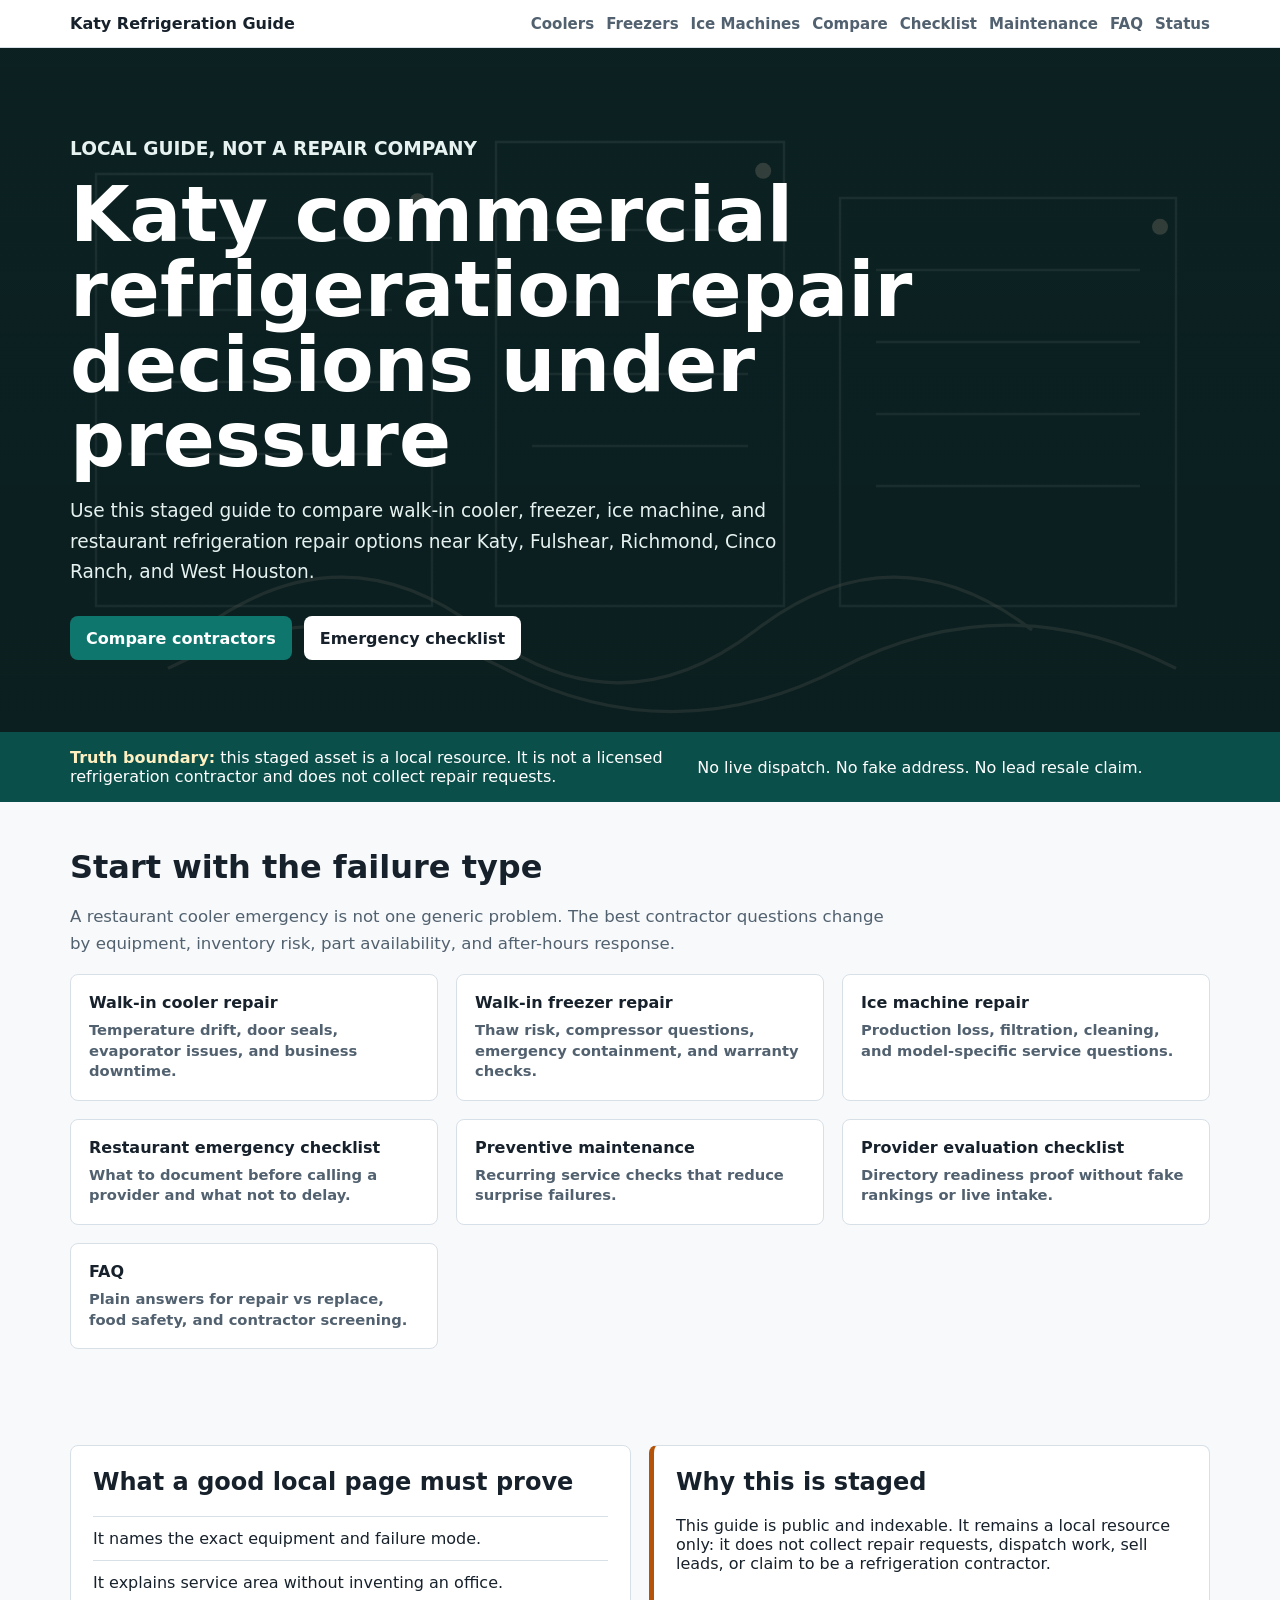
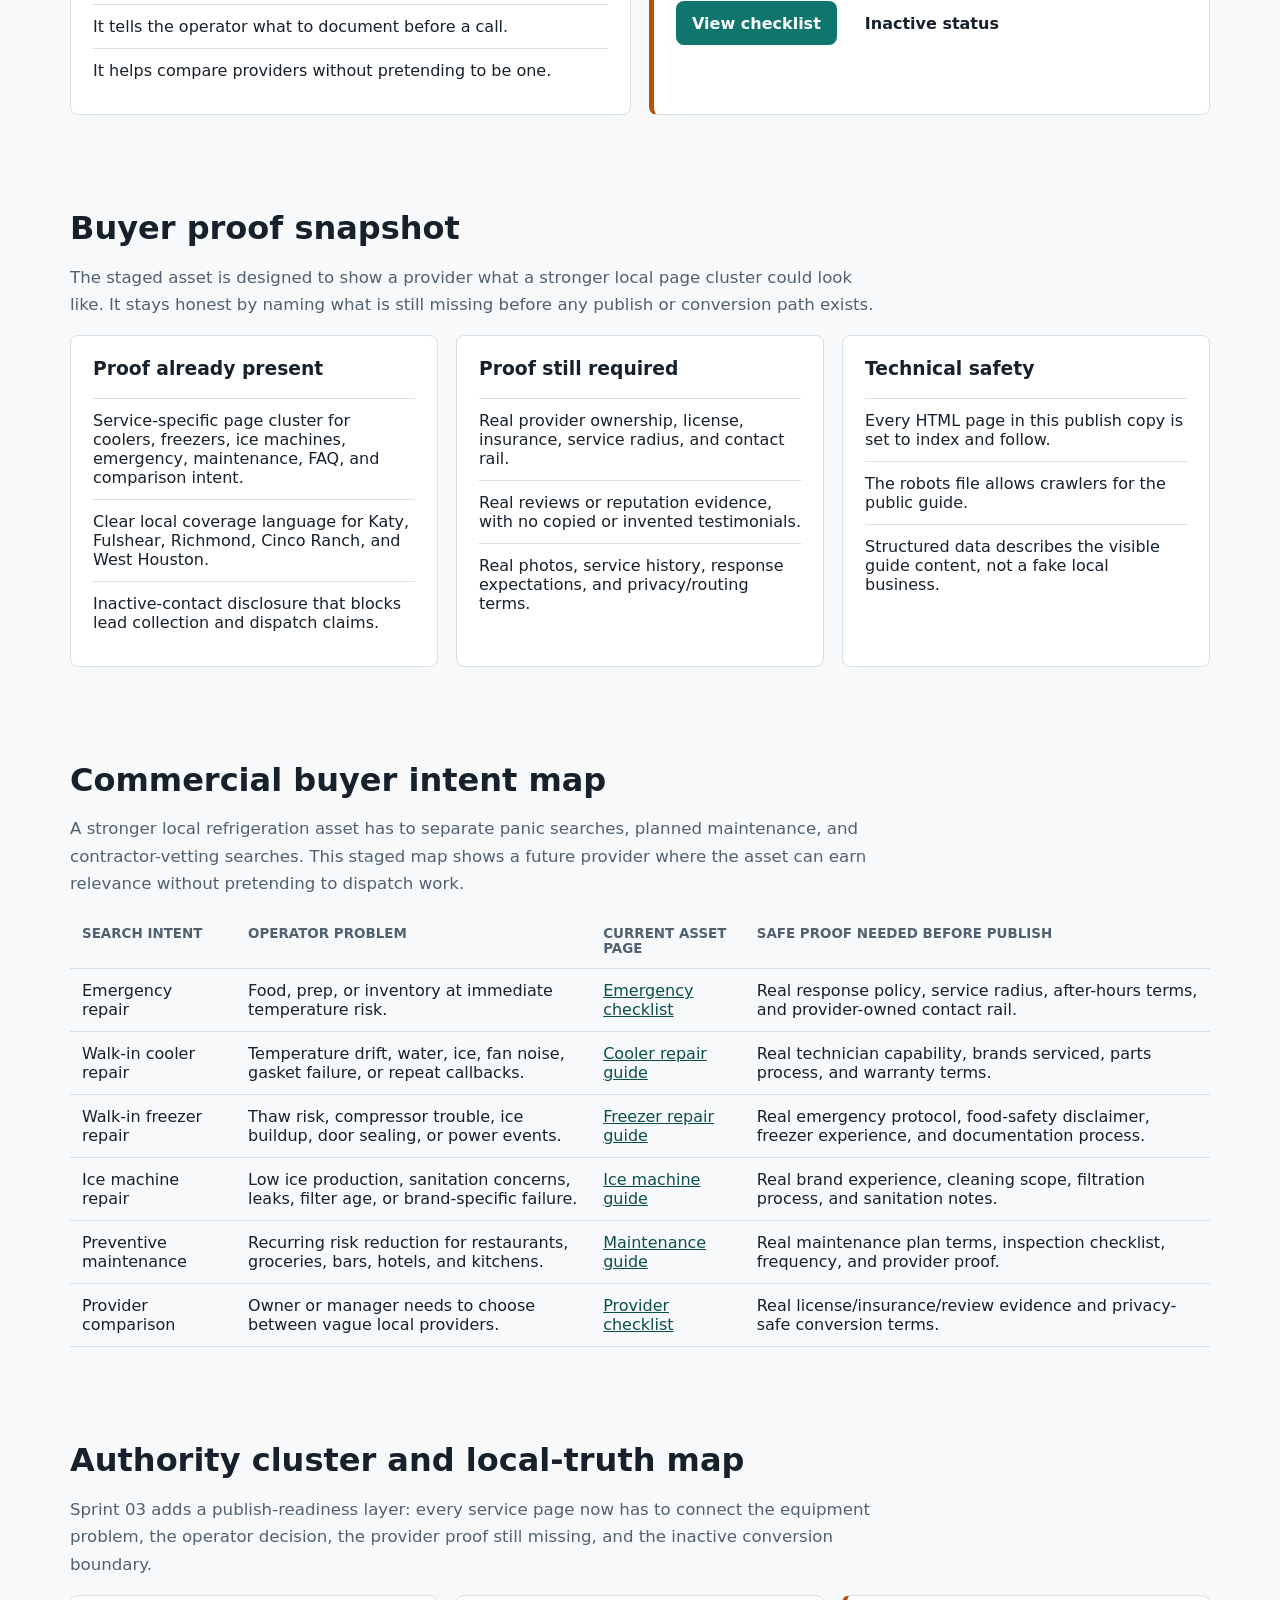
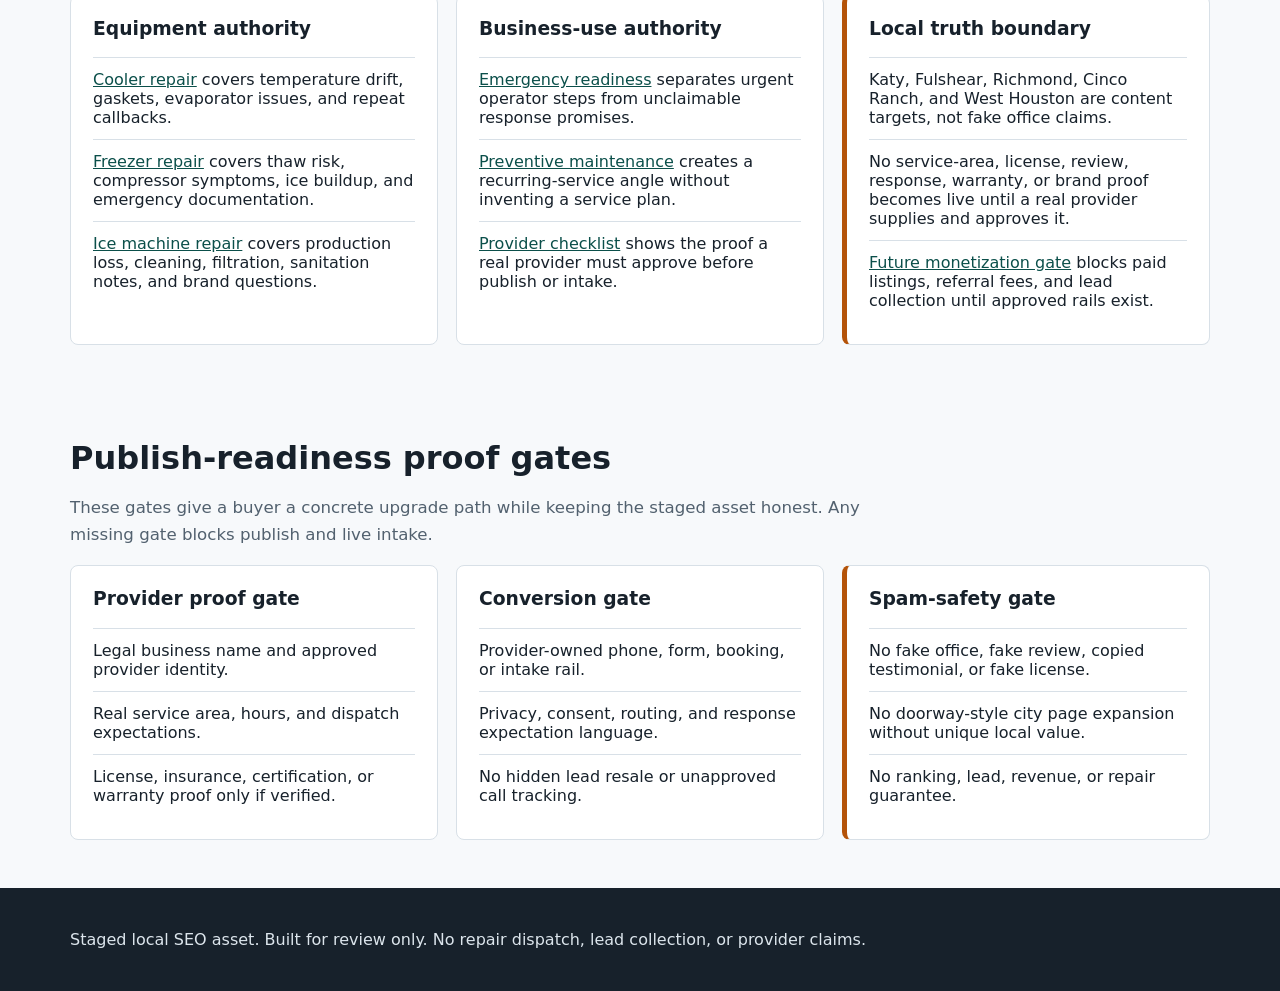
==== index.html @ c816dcb2 "Publish Katy refrigeration directory" ====
<!doctype html>
<html lang="en">
<head>
  <meta charset="utf-8">
  <meta name="viewport" content="width=device-width, initial-scale=1">
  <meta name="robots" content="index, follow">
  <title>Katy Commercial Refrigeration Repair Guide | Cooler, Freezer, Ice Machine Contractor Comparison</title>
  <meta name="description" content="A staged Katy and Fulshear decision guide for comparing walk-in cooler, freezer, ice machine, emergency repair, and preventive maintenance providers without live lead collection.">
  <link rel="stylesheet" href="assets/styles.css">
  <script type="application/ld+json">
  {
    "@context": "https://schema.org",
    "@graph": [
      {
        "@type": "WebSite",
        "name": "Katy Commercial Refrigeration Repair Guide",
        "description": "A staged local guide for comparing commercial refrigeration repair options near Katy and Fulshear, Texas.",
        "url": "https://xkaleidoscope.github.io/koerner-katy-refrigeration-directory/"
      },
      {
        "@type": "WebPage",
        "name": "Katy Commercial Refrigeration Repair Guide",
        "description": "Staged decision-support content for walk-in cooler, freezer, ice machine, emergency, maintenance, contractor comparison, and inactive contact-status research.",
        "isPartOf": {
          "@type": "WebSite",
          "name": "Katy Commercial Refrigeration Repair Guide",
          "url": "https://xkaleidoscope.github.io/koerner-katy-refrigeration-directory/"
        },
        "about": [
          "commercial refrigeration repair",
          "walk-in cooler repair",
          "walk-in freezer repair",
          "ice machine repair",
          "restaurant refrigeration emergency",
          "contractor comparison"
        ],
        "isAccessibleForFree": true,
        "url": "https://xkaleidoscope.github.io/koerner-katy-refrigeration-directory/"
      },
      {
        "@type": "ItemList",
        "name": "Staged commercial refrigeration decision-support pages",
        "itemListElement": [
          {"@type": "ListItem", "position": 1, "name": "Walk-in cooler repair"},
          {"@type": "ListItem", "position": 2, "name": "Walk-in freezer repair"},
          {"@type": "ListItem", "position": 3, "name": "Ice machine repair"},
          {"@type": "ListItem", "position": 4, "name": "Restaurant emergency checklist"},
          {"@type": "ListItem", "position": 5, "name": "Preventive maintenance"},
          {"@type": "ListItem", "position": 6, "name": "Contractor comparison"},
          {"@type": "ListItem", "position": 7, "name": "FAQ"},
          {"@type": "ListItem", "position": 8, "name": "Inactive contact status"}
        ]
      }
    ]
  }
  </script>
  <link rel="canonical" href="https://xkaleidoscope.github.io/koerner-katy-refrigeration-directory/">
</head>
<body>
  <header class="site-header">
    <nav class="nav" aria-label="Main navigation">
      <a class="brand" href="index.html">Katy Refrigeration Guide</a>
      <div class="nav-links">
        <a href="pages/walk-in-cooler-repair.html">Coolers</a>
        <a href="pages/walk-in-freezer-repair.html">Freezers</a>
        <a href="pages/ice-machine-repair.html">Ice Machines</a>
        <a href="pages/compare-contractors.html">Compare</a>
        <a href="pages/provider-evaluation-checklist.html">Checklist</a>
        <a href="pages/preventive-maintenance.html">Maintenance</a>
        <a href="pages/faq.html">FAQ</a>
        <a href="pages/contact-placeholder.html">Status</a>
      </div>
    </nav>
  </header>

  <main>
    <section class="hero">
      <div class="hero-inner">
        <p class="eyebrow">Local guide, not a repair company</p>
        <h1>Katy commercial refrigeration repair decisions under pressure</h1>
        <p>Use this staged guide to compare walk-in cooler, freezer, ice machine, and restaurant refrigeration repair options near Katy, Fulshear, Richmond, Cinco Ranch, and West Houston.</p>
        <div class="hero-actions">
          <a class="button primary" href="pages/compare-contractors.html">Compare contractors</a>
          <a class="button secondary" href="pages/restaurant-refrigeration-emergency.html">Emergency checklist</a>
        </div>
      </div>
    </section>

    <section class="truth-strip">
      <div class="wrap">
        <div><strong>Truth boundary:</strong> this staged asset is a local resource. It is not a licensed refrigeration contractor and does not collect repair requests.</div>
        <div>No live dispatch. No fake address. No lead resale claim.</div>
      </div>
    </section>

    <section class="wrap">
      <h2 class="section-title">Start with the failure type</h2>
      <p class="section-lead">A restaurant cooler emergency is not one generic problem. The best contractor questions change by equipment, inventory risk, part availability, and after-hours response.</p>
      <div class="grid three service-list">
        <a href="pages/walk-in-cooler-repair.html">Walk-in cooler repair <span>Temperature drift, door seals, evaporator issues, and business downtime.</span></a>
        <a href="pages/walk-in-freezer-repair.html">Walk-in freezer repair <span>Thaw risk, compressor questions, emergency containment, and warranty checks.</span></a>
        <a href="pages/ice-machine-repair.html">Ice machine repair <span>Production loss, filtration, cleaning, and model-specific service questions.</span></a>
        <a href="pages/restaurant-refrigeration-emergency.html">Restaurant emergency checklist <span>What to document before calling a provider and what not to delay.</span></a>
        <a href="pages/preventive-maintenance.html">Preventive maintenance <span>Recurring service checks that reduce surprise failures.</span></a>
        <a href="pages/provider-evaluation-checklist.html">Provider evaluation checklist <span>Directory readiness proof without fake rankings or live intake.</span></a>
        <a href="pages/faq.html">FAQ <span>Plain answers for repair vs replace, food safety, and contractor screening.</span></a>
      </div>
    </section>

    <section class="wrap">
      <div class="grid two">
        <article class="card">
          <h2>What a good local page must prove</h2>
          <ul class="check-list">
            <li>It names the exact equipment and failure mode.</li>
            <li>It explains service area without inventing an office.</li>
            <li>It tells the operator what to document before a call.</li>
            <li>It helps compare providers without pretending to be one.</li>
          </ul>
        </article>
        <article class="card alert">
          <h2>Why this is staged</h2>
          <p>This guide is public and indexable. It remains a local resource only: it does not collect repair requests, dispatch work, sell leads, or claim to be a refrigeration contractor.</p>
          <div class="hero-actions">
            <a class="button primary" href="pages/provider-evaluation-checklist.html">View checklist</a>
            <a class="button secondary" href="pages/contact-placeholder.html">Inactive status</a>
          </div>
        </article>
      </div>
    </section>

    <section class="wrap">
      <h2 class="section-title">Buyer proof snapshot</h2>
      <p class="section-lead">The staged asset is designed to show a provider what a stronger local page cluster could look like. It stays honest by naming what is still missing before any publish or conversion path exists.</p>
      <div class="grid three">
        <article class="card">
          <h3>Proof already present</h3>
          <ul class="check-list">
            <li>Service-specific page cluster for coolers, freezers, ice machines, emergency, maintenance, FAQ, and comparison intent.</li>
            <li>Clear local coverage language for Katy, Fulshear, Richmond, Cinco Ranch, and West Houston.</li>
            <li>Inactive-contact disclosure that blocks lead collection and dispatch claims.</li>
          </ul>
        </article>
        <article class="card">
          <h3>Proof still required</h3>
          <ul class="check-list">
            <li>Real provider ownership, license, insurance, service radius, and contact rail.</li>
            <li>Real reviews or reputation evidence, with no copied or invented testimonials.</li>
            <li>Real photos, service history, response expectations, and privacy/routing terms.</li>
          </ul>
        </article>
        <article class="card">
          <h3>Technical safety</h3>
          <ul class="check-list">
            <li>Every HTML page in this publish copy is set to index and follow.</li>
            <li>The robots file allows crawlers for the public guide.</li>
            <li>Structured data describes the visible guide content, not a fake local business.</li>
          </ul>
        </article>
      </div>
    </section>

    <section class="wrap">
      <h2 class="section-title">Commercial buyer intent map</h2>
      <p class="section-lead">A stronger local refrigeration asset has to separate panic searches, planned maintenance, and contractor-vetting searches. This staged map shows a future provider where the asset can earn relevance without pretending to dispatch work.</p>
      <div class="table-wrap">
        <table class="table">
          <thead><tr><th>Search Intent</th><th>Operator Problem</th><th>Current Asset Page</th><th>Safe Proof Needed Before Publish</th></tr></thead>
          <tbody>
            <tr><td>Emergency repair</td><td>Food, prep, or inventory at immediate temperature risk.</td><td><a href="pages/restaurant-refrigeration-emergency.html">Emergency checklist</a></td><td>Real response policy, service radius, after-hours terms, and provider-owned contact rail.</td></tr>
            <tr><td>Walk-in cooler repair</td><td>Temperature drift, water, ice, fan noise, gasket failure, or repeat callbacks.</td><td><a href="pages/walk-in-cooler-repair.html">Cooler repair guide</a></td><td>Real technician capability, brands serviced, parts process, and warranty terms.</td></tr>
            <tr><td>Walk-in freezer repair</td><td>Thaw risk, compressor trouble, ice buildup, door sealing, or power events.</td><td><a href="pages/walk-in-freezer-repair.html">Freezer repair guide</a></td><td>Real emergency protocol, food-safety disclaimer, freezer experience, and documentation process.</td></tr>
            <tr><td>Ice machine repair</td><td>Low ice production, sanitation concerns, leaks, filter age, or brand-specific failure.</td><td><a href="pages/ice-machine-repair.html">Ice machine guide</a></td><td>Real brand experience, cleaning scope, filtration process, and sanitation notes.</td></tr>
            <tr><td>Preventive maintenance</td><td>Recurring risk reduction for restaurants, groceries, bars, hotels, and kitchens.</td><td><a href="pages/preventive-maintenance.html">Maintenance guide</a></td><td>Real maintenance plan terms, inspection checklist, frequency, and provider proof.</td></tr>
            <tr><td>Provider comparison</td><td>Owner or manager needs to choose between vague local providers.</td><td><a href="pages/provider-evaluation-checklist.html">Provider checklist</a></td><td>Real license/insurance/review evidence and privacy-safe conversion terms.</td></tr>
          </tbody>
        </table>
      </div>
    </section>

    <section class="wrap">
      <h2 class="section-title">Authority cluster and local-truth map</h2>
      <p class="section-lead">Sprint 03 adds a publish-readiness layer: every service page now has to connect the equipment problem, the operator decision, the provider proof still missing, and the inactive conversion boundary.</p>
      <div class="grid three">
        <article class="card">
          <h3>Equipment authority</h3>
          <ul class="check-list">
            <li><a href="pages/walk-in-cooler-repair.html">Cooler repair</a> covers temperature drift, gaskets, evaporator issues, and repeat callbacks.</li>
            <li><a href="pages/walk-in-freezer-repair.html">Freezer repair</a> covers thaw risk, compressor symptoms, ice buildup, and emergency documentation.</li>
            <li><a href="pages/ice-machine-repair.html">Ice machine repair</a> covers production loss, cleaning, filtration, sanitation notes, and brand questions.</li>
          </ul>
        </article>
        <article class="card">
          <h3>Business-use authority</h3>
          <ul class="check-list">
            <li><a href="pages/restaurant-refrigeration-emergency.html">Emergency readiness</a> separates urgent operator steps from unclaimable response promises.</li>
            <li><a href="pages/preventive-maintenance.html">Preventive maintenance</a> creates a recurring-service angle without inventing a service plan.</li>
            <li><a href="pages/provider-evaluation-checklist.html">Provider checklist</a> shows the proof a real provider must approve before publish or intake.</li>
          </ul>
        </article>
        <article class="card alert">
          <h3>Local truth boundary</h3>
          <ul class="check-list">
            <li>Katy, Fulshear, Richmond, Cinco Ranch, and West Houston are content targets, not fake office claims.</li>
            <li>No service-area, license, review, response, warranty, or brand proof becomes live until a real provider supplies and approves it.</li>
            <li><a href="pages/future-monetization-gate.html">Future monetization gate</a> blocks paid listings, referral fees, and lead collection until approved rails exist.</li>
          </ul>
        </article>
      </div>
    </section>

    <section class="wrap">
      <h2 class="section-title">Publish-readiness proof gates</h2>
      <p class="section-lead">These gates give a buyer a concrete upgrade path while keeping the staged asset honest. Any missing gate blocks publish and live intake.</p>
      <div class="grid three">
        <article class="card">
          <h3>Provider proof gate</h3>
          <ul class="check-list">
            <li>Legal business name and approved provider identity.</li>
            <li>Real service area, hours, and dispatch expectations.</li>
            <li>License, insurance, certification, or warranty proof only if verified.</li>
          </ul>
        </article>
        <article class="card">
          <h3>Conversion gate</h3>
          <ul class="check-list">
            <li>Provider-owned phone, form, booking, or intake rail.</li>
            <li>Privacy, consent, routing, and response expectation language.</li>
            <li>No hidden lead resale or unapproved call tracking.</li>
          </ul>
        </article>
        <article class="card alert">
          <h3>Spam-safety gate</h3>
          <ul class="check-list">
            <li>No fake office, fake review, copied testimonial, or fake license.</li>
            <li>No doorway-style city page expansion without unique local value.</li>
            <li>No ranking, lead, revenue, or repair guarantee.</li>
          </ul>
        </article>
      </div>
    </section>
  </main>

  <footer class="footer">
    <div class="wrap">
      <p>Staged local SEO asset. Built for review only. No repair dispatch, lead collection, or provider claims.</p>
    </div>
  </footer>
</body>
</html>
---- assets/styles.css ----
:root {
  --ink: #17212b;
  --muted: #52616f;
  --line: #d8e0e7;
  --paper: #f7f9fb;
  --white: #ffffff;
  --teal: #0f766e;
  --teal-dark: #0b4f4a;
  --amber: #b45309;
  --red: #b42318;
  --blue: #285d8f;
  --shadow: 0 18px 50px rgba(23, 33, 43, 0.13);
}

* {
  box-sizing: border-box;
}

html {
  color: var(--ink);
  font-family: Inter, ui-sans-serif, system-ui, -apple-system, BlinkMacSystemFont, "Segoe UI", sans-serif;
  letter-spacing: 0;
}

body {
  margin: 0;
  background: var(--paper);
}

a {
  color: var(--teal-dark);
}

.site-header {
  background: var(--white);
  border-bottom: 1px solid var(--line);
  position: sticky;
  top: 0;
  z-index: 4;
}

.nav {
  align-items: center;
  display: flex;
  gap: 20px;
  justify-content: space-between;
  margin: 0 auto;
  max-width: 1180px;
  padding: 14px 20px;
}

.brand {
  color: var(--ink);
  font-weight: 800;
  text-decoration: none;
}

.nav-links {
  align-items: center;
  display: flex;
  flex-wrap: wrap;
  gap: 12px;
  justify-content: flex-end;
}

.nav-links a {
  color: var(--muted);
  font-size: 0.94rem;
  font-weight: 650;
  text-decoration: none;
}

.nav-links a:hover {
  color: var(--teal-dark);
}

.hero {
  background: linear-gradient(rgba(10, 20, 24, 0.55), rgba(10, 20, 24, 0.62)), url("hero-cold-storage.svg") center/cover;
  color: var(--white);
  min-height: 460px;
}

.hero-inner {
  margin: 0 auto;
  max-width: 1180px;
  padding: 86px 20px 72px;
}

.eyebrow {
  color: #bde7df;
  font-size: 0.82rem;
  font-weight: 800;
  letter-spacing: 0;
  margin: 0 0 12px;
  text-transform: uppercase;
}

h1 {
  font-size: clamp(2.25rem, 6vw, 4.8rem);
  line-height: 0.98;
  margin: 0;
  max-width: 880px;
}

.hero p {
  color: #e6f2f0;
  font-size: 1.16rem;
  line-height: 1.65;
  max-width: 720px;
}

.hero-actions {
  display: flex;
  flex-wrap: wrap;
  gap: 12px;
  margin-top: 28px;
}

.button {
  align-items: center;
  border-radius: 8px;
  display: inline-flex;
  font-weight: 800;
  justify-content: center;
  min-height: 44px;
  padding: 12px 16px;
  text-decoration: none;
}

.button.primary {
  background: var(--teal);
  color: var(--white);
}

.button.secondary {
  background: var(--white);
  color: var(--ink);
}

.truth-strip {
  background: var(--teal-dark);
  color: var(--white);
}

.truth-strip .wrap {
  align-items: center;
  display: grid;
  gap: 12px;
  grid-template-columns: 1.2fr 1fr;
  margin: 0 auto;
  max-width: 1180px;
  padding: 16px 20px;
}

.truth-strip strong {
  color: #fff0c2;
}

.wrap {
  margin: 0 auto;
  max-width: 1180px;
  padding: 48px 20px;
}

.grid {
  display: grid;
  gap: 18px;
}

.grid.three {
  grid-template-columns: repeat(3, minmax(0, 1fr));
}

.grid.two {
  grid-template-columns: repeat(2, minmax(0, 1fr));
}

.card {
  background: var(--white);
  border: 1px solid var(--line);
  border-radius: 8px;
  padding: 22px;
}

.card h2,
.card h3 {
  margin-top: 0;
}

.section-title {
  font-size: 2rem;
  line-height: 1.12;
  margin: 0 0 14px;
}

.section-lead {
  color: var(--muted);
  font-size: 1.04rem;
  line-height: 1.65;
  max-width: 820px;
}

.check-list {
  list-style: none;
  margin: 18px 0 0;
  padding: 0;
}

.check-list li {
  border-top: 1px solid var(--line);
  padding: 12px 0;
}

.alert {
  border-left: 5px solid var(--amber);
}

.danger {
  border-left: 5px solid var(--red);
}

.service-list a {
  background: var(--white);
  border: 1px solid var(--line);
  border-radius: 8px;
  color: var(--ink);
  display: block;
  font-weight: 800;
  min-height: 86px;
  padding: 18px;
  text-decoration: none;
}

.service-list span {
  color: var(--muted);
  display: block;
  font-size: 0.92rem;
  font-weight: 550;
  line-height: 1.4;
  margin-top: 8px;
}

.page-hero {
  background: var(--white);
  border-bottom: 1px solid var(--line);
}

.page-hero .wrap {
  padding-bottom: 42px;
  padding-top: 52px;
}

.page-hero h1 {
  color: var(--ink);
  font-size: clamp(2rem, 5vw, 3.7rem);
}

.page-hero p {
  color: var(--muted);
  font-size: 1.1rem;
  line-height: 1.65;
  max-width: 820px;
}

.meta-row {
  display: flex;
  flex-wrap: wrap;
  gap: 10px;
  margin-top: 22px;
}

.pill {
  background: #e7f3f1;
  border: 1px solid #b9d9d4;
  border-radius: 999px;
  color: var(--teal-dark);
  font-size: 0.86rem;
  font-weight: 800;
  padding: 8px 12px;
}

.table {
  border-collapse: collapse;
  min-width: 680px;
  width: 100%;
}

.table-wrap {
  overflow-x: auto;
  width: 100%;
}

.table th,
.table td {
  border-bottom: 1px solid var(--line);
  padding: 12px;
  text-align: left;
  vertical-align: top;
}

.table th {
  color: var(--muted);
  font-size: 0.84rem;
  text-transform: uppercase;
}

.footer {
  background: var(--ink);
  color: #dce5ec;
}

.footer .wrap {
  padding-bottom: 26px;
  padding-top: 26px;
}

.footer a {
  color: #bde7df;
}

@media (max-width: 820px) {
  .nav {
    align-items: flex-start;
    flex-direction: column;
  }

  .nav-links {
    justify-content: flex-start;
  }

  .truth-strip .wrap,
  .grid.three,
  .grid.two {
    grid-template-columns: 1fr;
  }

  .hero {
    min-height: 520px;
  }

  .hero-inner {
    padding-top: 68px;
  }
}
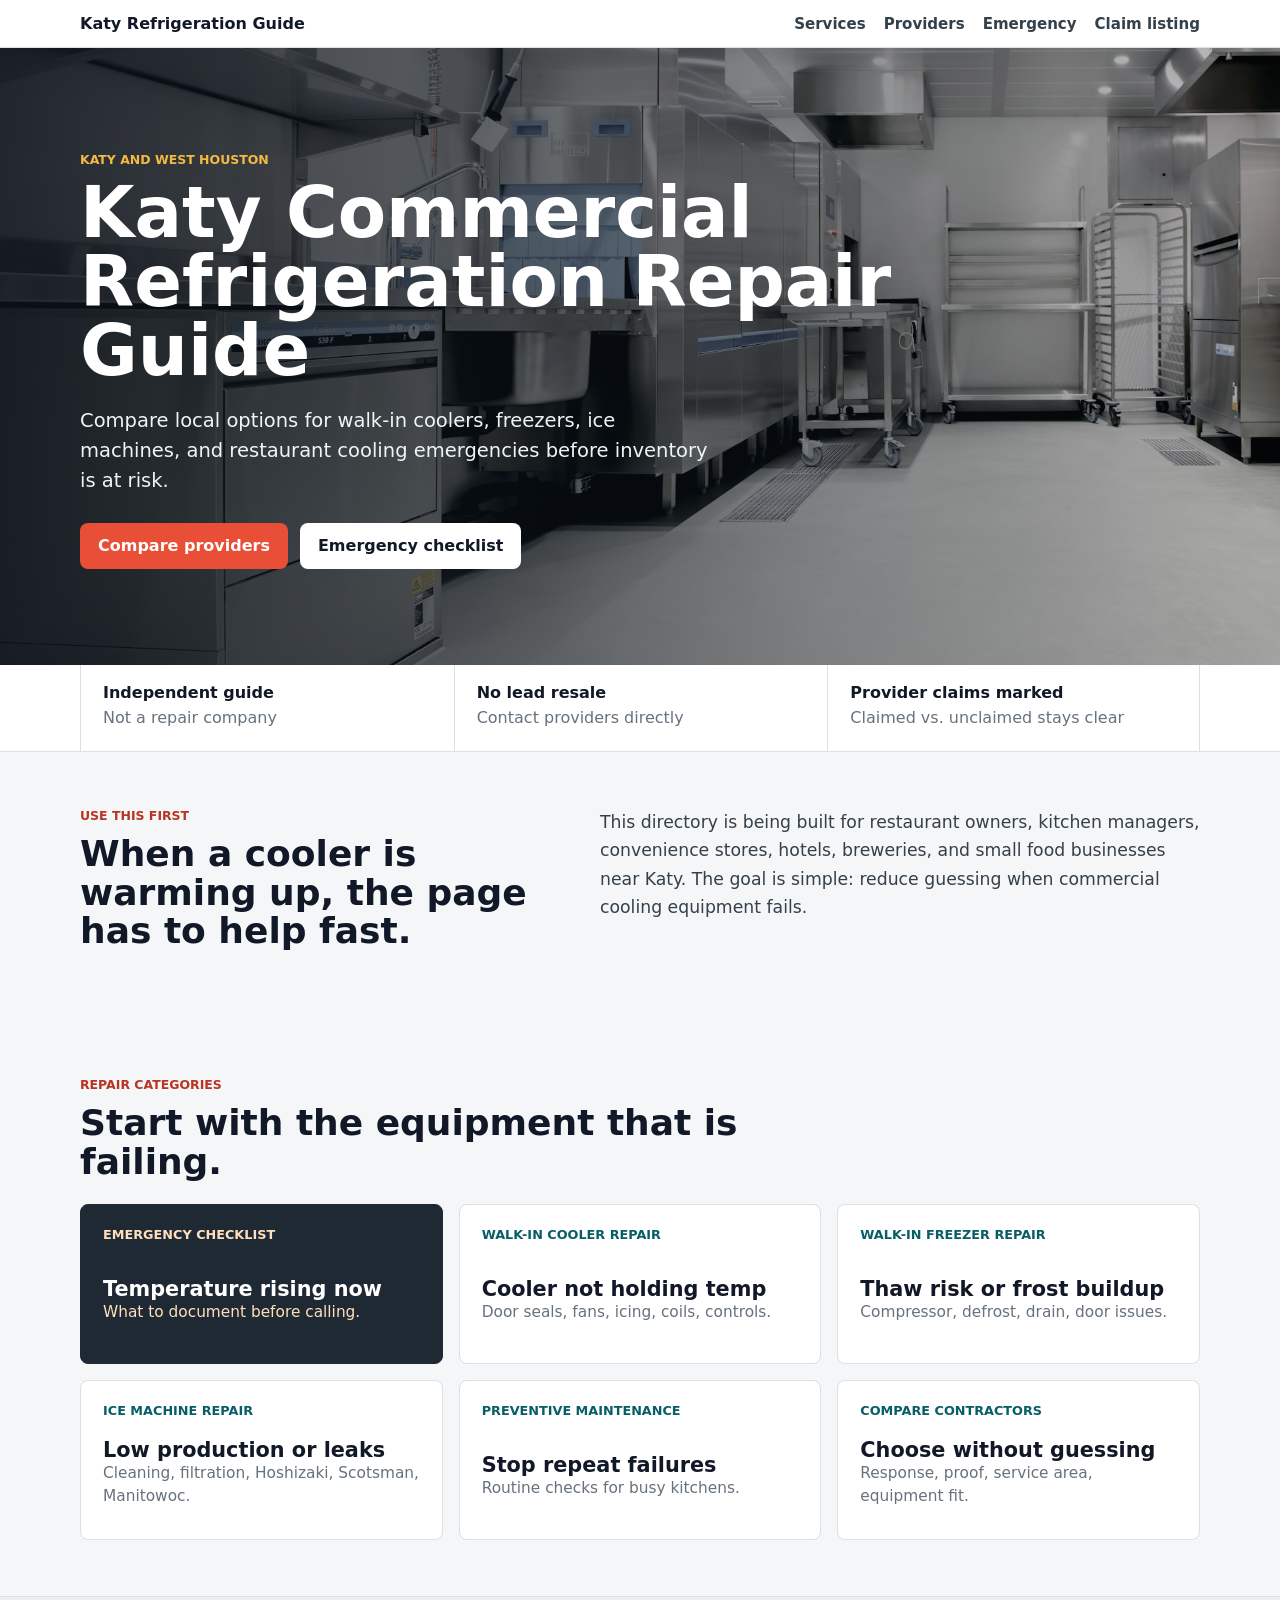
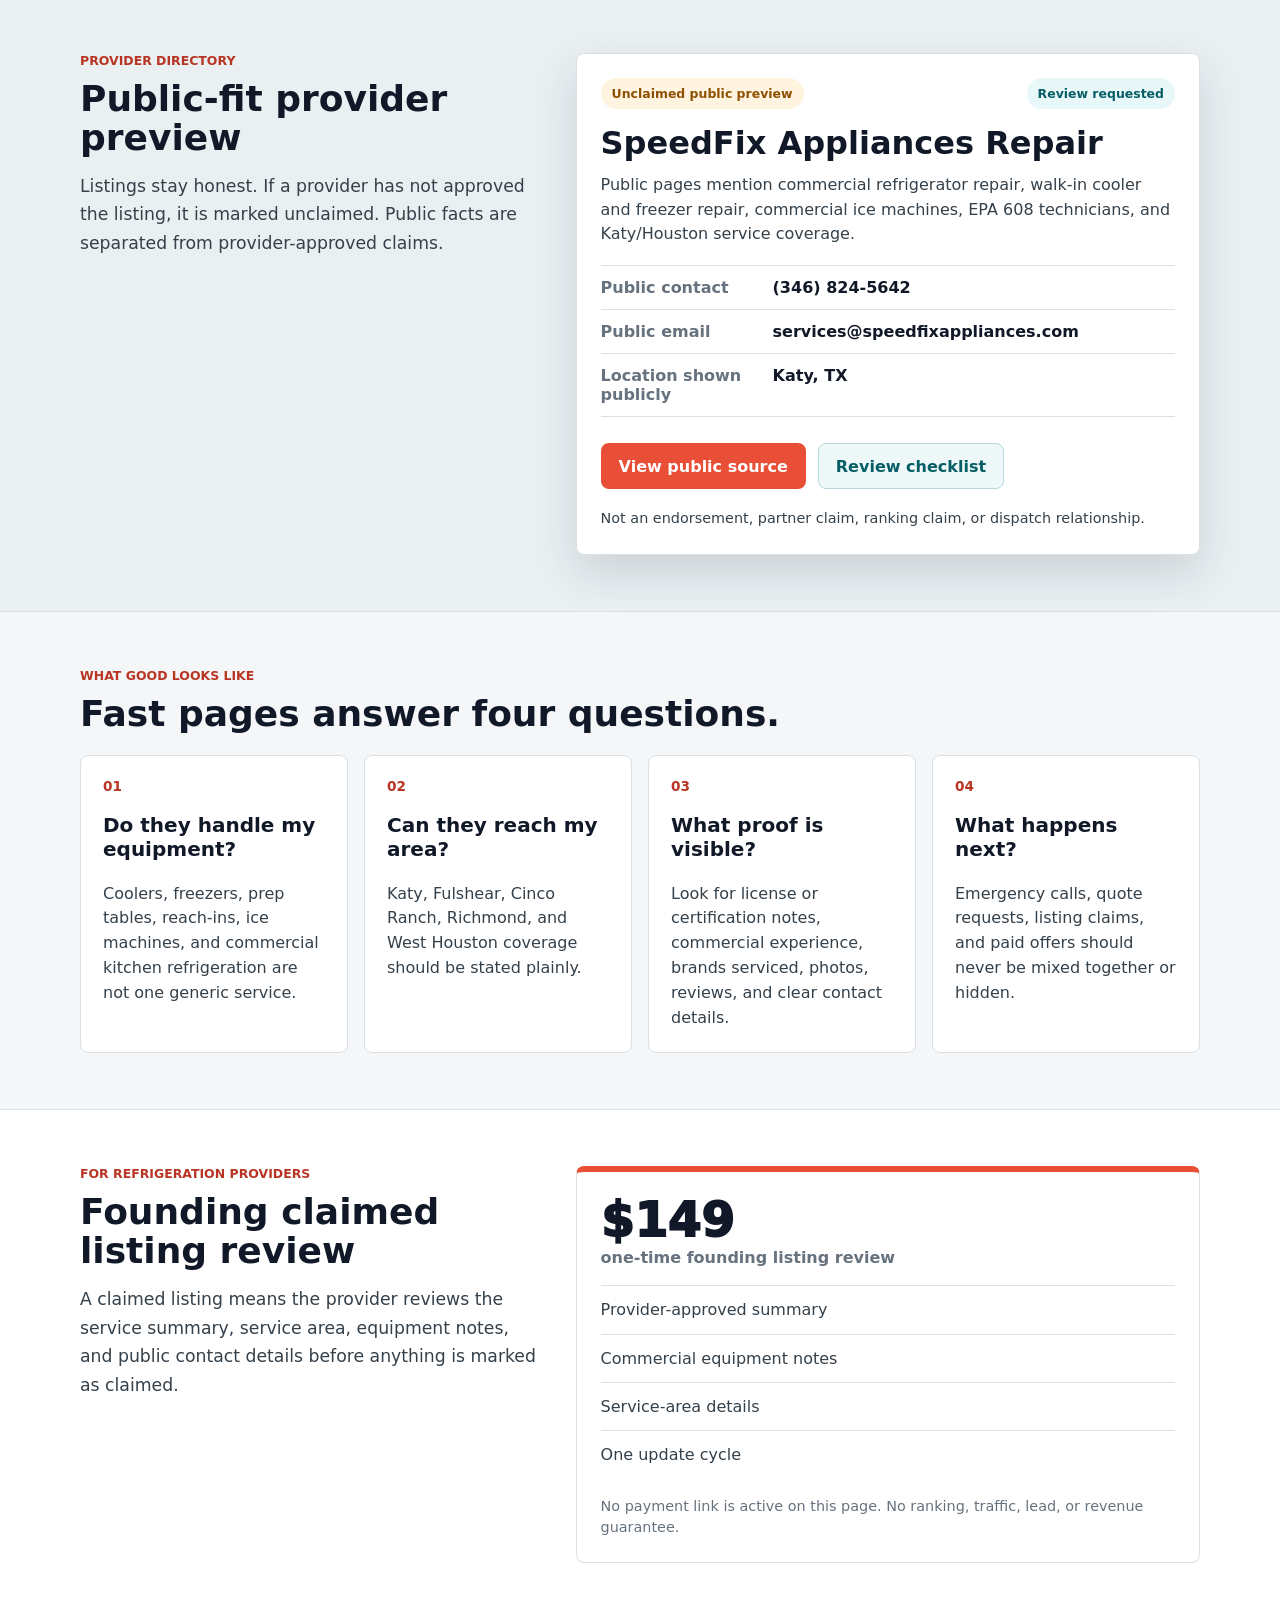
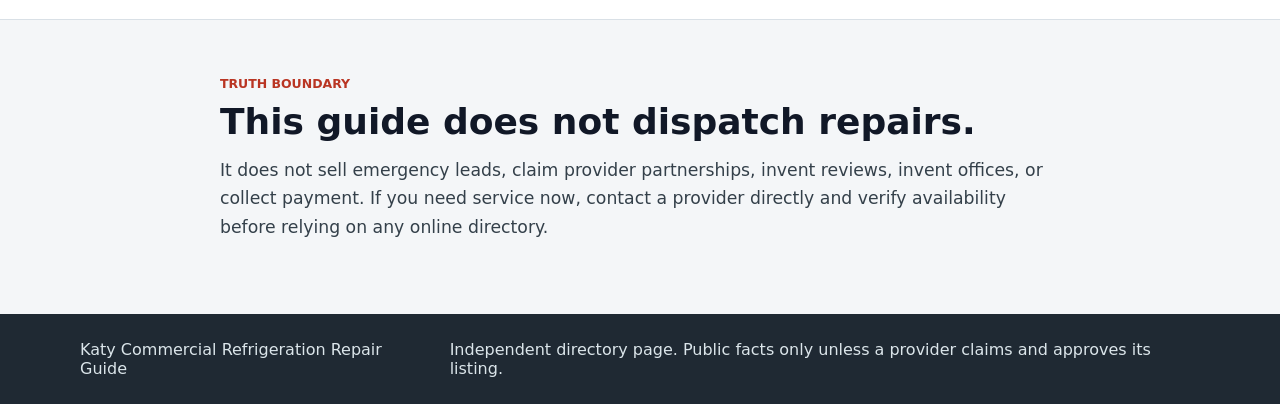
==== commit 43f700da: "Redesign directory homepage for provider trust" ====
--- a/index.html
+++ b/index.html
@@ -4,9 +4,11 @@
   <meta charset="utf-8">
   <meta name="viewport" content="width=device-width, initial-scale=1">
   <meta name="robots" content="index, follow">
-  <title>Katy Commercial Refrigeration Repair Guide | Cooler, Freezer, Ice Machine Contractor Comparison</title>
-  <meta name="description" content="A staged Katy and Fulshear decision guide for comparing walk-in cooler, freezer, ice machine, emergency repair, and preventive maintenance providers without live lead collection.">
+  <title>Katy Commercial Refrigeration Repair Guide | Walk-In Cooler, Freezer, Ice Machine Help</title>
+  <meta name="description" content="A clean local guide for Katy and West Houston restaurants comparing commercial refrigeration repair options for walk-in coolers, freezers, ice machines, and emergency cooling failures.">
   <link rel="stylesheet" href="assets/styles.css">
+  <link rel="icon" href="favicon.ico">
+  <link rel="canonical" href="https://xkaleidoscope.github.io/koerner-katy-refrigeration-directory/">
   <script type="application/ld+json">
   {
     "@context": "https://schema.org",
@@ -14,236 +16,231 @@
       {
         "@type": "WebSite",
         "name": "Katy Commercial Refrigeration Repair Guide",
-        "description": "A staged local guide for comparing commercial refrigeration repair options near Katy and Fulshear, Texas.",
-        "url": "https://xkaleidoscope.github.io/koerner-katy-refrigeration-directory/"
+        "url": "https://xkaleidoscope.github.io/koerner-katy-refrigeration-directory/",
+        "description": "Independent local guide for comparing commercial refrigeration repair providers near Katy and West Houston."
       },
       {
         "@type": "WebPage",
         "name": "Katy Commercial Refrigeration Repair Guide",
-        "description": "Staged decision-support content for walk-in cooler, freezer, ice machine, emergency, maintenance, contractor comparison, and inactive contact-status research.",
+        "url": "https://xkaleidoscope.github.io/koerner-katy-refrigeration-directory/",
+        "description": "Compare walk-in cooler, walk-in freezer, ice machine, emergency refrigeration, and maintenance options near Katy, Texas.",
         "isPartOf": {
           "@type": "WebSite",
-          "name": "Katy Commercial Refrigeration Repair Guide",
-          "url": "https://xkaleidoscope.github.io/koerner-katy-refrigeration-directory/"
+          "name": "Katy Commercial Refrigeration Repair Guide"
         },
         "about": [
-          "commercial refrigeration repair",
+          "commercial refrigeration repair Katy TX",
           "walk-in cooler repair",
           "walk-in freezer repair",
-          "ice machine repair",
-          "restaurant refrigeration emergency",
-          "contractor comparison"
+          "commercial ice machine repair",
+          "restaurant refrigeration emergency"
         ],
-        "isAccessibleForFree": true,
-        "url": "https://xkaleidoscope.github.io/koerner-katy-refrigeration-directory/"
+        "isAccessibleForFree": true
       },
       {
         "@type": "ItemList",
-        "name": "Staged commercial refrigeration decision-support pages",
+        "name": "Commercial refrigeration comparison topics",
         "itemListElement": [
           {"@type": "ListItem", "position": 1, "name": "Walk-in cooler repair"},
           {"@type": "ListItem", "position": 2, "name": "Walk-in freezer repair"},
-          {"@type": "ListItem", "position": 3, "name": "Ice machine repair"},
-          {"@type": "ListItem", "position": 4, "name": "Restaurant emergency checklist"},
+          {"@type": "ListItem", "position": 3, "name": "Commercial ice machine repair"},
+          {"@type": "ListItem", "position": 4, "name": "Emergency refrigeration checklist"},
           {"@type": "ListItem", "position": 5, "name": "Preventive maintenance"},
-          {"@type": "ListItem", "position": 6, "name": "Contractor comparison"},
-          {"@type": "ListItem", "position": 7, "name": "FAQ"},
-          {"@type": "ListItem", "position": 8, "name": "Inactive contact status"}
+          {"@type": "ListItem", "position": 6, "name": "Provider comparison"}
         ]
       }
     ]
   }
   </script>
-  <link rel="canonical" href="https://xkaleidoscope.github.io/koerner-katy-refrigeration-directory/">
 </head>
 <body>
   <header class="site-header">
     <nav class="nav" aria-label="Main navigation">
       <a class="brand" href="index.html">Katy Refrigeration Guide</a>
       <div class="nav-links">
-        <a href="pages/walk-in-cooler-repair.html">Coolers</a>
-        <a href="pages/walk-in-freezer-repair.html">Freezers</a>
-        <a href="pages/ice-machine-repair.html">Ice Machines</a>
-        <a href="pages/compare-contractors.html">Compare</a>
-        <a href="pages/provider-evaluation-checklist.html">Checklist</a>
-        <a href="pages/preventive-maintenance.html">Maintenance</a>
-        <a href="pages/faq.html">FAQ</a>
-        <a href="pages/contact-placeholder.html">Status</a>
+        <a href="#services">Services</a>
+        <a href="#providers">Providers</a>
+        <a href="pages/restaurant-refrigeration-emergency.html">Emergency</a>
+        <a href="#claim">Claim listing</a>
       </div>
     </nav>
   </header>
 
   <main>
-    <section class="hero">
+    <section class="hero" aria-label="Commercial refrigeration repair guide">
       <div class="hero-inner">
-        <p class="eyebrow">Local guide, not a repair company</p>
-        <h1>Katy commercial refrigeration repair decisions under pressure</h1>
-        <p>Use this staged guide to compare walk-in cooler, freezer, ice machine, and restaurant refrigeration repair options near Katy, Fulshear, Richmond, Cinco Ranch, and West Houston.</p>
+        <p class="eyebrow">Katy and West Houston</p>
+        <h1>Katy Commercial Refrigeration Repair Guide</h1>
+        <p class="hero-copy">Compare local options for walk-in coolers, freezers, ice machines, and restaurant cooling emergencies before inventory is at risk.</p>
         <div class="hero-actions">
-          <a class="button primary" href="pages/compare-contractors.html">Compare contractors</a>
+          <a class="button primary" href="#providers">Compare providers</a>
           <a class="button secondary" href="pages/restaurant-refrigeration-emergency.html">Emergency checklist</a>
         </div>
       </div>
     </section>
 
-    <section class="truth-strip">
-      <div class="wrap">
-        <div><strong>Truth boundary:</strong> this staged asset is a local resource. It is not a licensed refrigeration contractor and does not collect repair requests.</div>
-        <div>No live dispatch. No fake address. No lead resale claim.</div>
+    <section class="quick-proof" aria-label="Directory status">
+      <div class="wrap proof-grid">
+        <div>
+          <strong>Independent guide</strong>
+          <span>Not a repair company</span>
+        </div>
+        <div>
+          <strong>No lead resale</strong>
+          <span>Contact providers directly</span>
+        </div>
+        <div>
+          <strong>Provider claims marked</strong>
+          <span>Claimed vs. unclaimed stays clear</span>
+        </div>
+      </div>
+    </section>
+
+    <section class="wrap intro-grid">
+      <div>
+        <p class="eyebrow dark">Use this first</p>
+        <h2>When a cooler is warming up, the page has to help fast.</h2>
+      </div>
+      <p class="section-lead">This directory is being built for restaurant owners, kitchen managers, convenience stores, hotels, breweries, and small food businesses near Katy. The goal is simple: reduce guessing when commercial cooling equipment fails.</p>
+    </section>
+
+    <section class="wrap" id="services">
+      <div class="section-head">
+        <p class="eyebrow dark">Repair categories</p>
+        <h2>Start with the equipment that is failing.</h2>
+      </div>
+      <div class="service-grid">
+        <a class="service-tile urgent" href="pages/restaurant-refrigeration-emergency.html">
+          <span>Emergency checklist</span>
+          <strong>Temperature rising now</strong>
+          <small>What to document before calling.</small>
+        </a>
+        <a class="service-tile" href="pages/walk-in-cooler-repair.html">
+          <span>Walk-in cooler repair</span>
+          <strong>Cooler not holding temp</strong>
+          <small>Door seals, fans, icing, coils, controls.</small>
+        </a>
+        <a class="service-tile" href="pages/walk-in-freezer-repair.html">
+          <span>Walk-in freezer repair</span>
+          <strong>Thaw risk or frost buildup</strong>
+          <small>Compressor, defrost, drain, door issues.</small>
+        </a>
+        <a class="service-tile" href="pages/ice-machine-repair.html">
+          <span>Ice machine repair</span>
+          <strong>Low production or leaks</strong>
+          <small>Cleaning, filtration, Hoshizaki, Scotsman, Manitowoc.</small>
+        </a>
+        <a class="service-tile" href="pages/preventive-maintenance.html">
+          <span>Preventive maintenance</span>
+          <strong>Stop repeat failures</strong>
+          <small>Routine checks for busy kitchens.</small>
+        </a>
+        <a class="service-tile" href="pages/compare-contractors.html">
+          <span>Compare contractors</span>
+          <strong>Choose without guessing</strong>
+          <small>Response, proof, service area, equipment fit.</small>
+        </a>
+      </div>
+    </section>
+
+    <section class="split-band" id="providers">
+      <div class="wrap split-grid">
+        <div>
+          <p class="eyebrow dark">Provider directory</p>
+          <h2>Public-fit provider preview</h2>
+          <p class="section-lead">Listings stay honest. If a provider has not approved the listing, it is marked unclaimed. Public facts are separated from provider-approved claims.</p>
+        </div>
+        <article class="provider-card">
+          <div class="provider-topline">
+            <span class="status-pill">Unclaimed public preview</span>
+            <span class="price-note">Review requested</span>
+          </div>
+          <h3>SpeedFix Appliances Repair</h3>
+          <p>Public pages mention commercial refrigerator repair, walk-in cooler and freezer repair, commercial ice machines, EPA 608 technicians, and Katy/Houston service coverage.</p>
+          <dl class="provider-facts">
+            <div>
+              <dt>Public contact</dt>
+              <dd>(346) 824-5642</dd>
+            </div>
+            <div>
+              <dt>Public email</dt>
+              <dd>services@speedfixappliances.com</dd>
+            </div>
+            <div>
+              <dt>Location shown publicly</dt>
+              <dd>Katy, TX</dd>
+            </div>
+          </dl>
+          <div class="provider-actions">
+            <a class="button primary" href="https://speedfixappliancerepair.com/commercial-appliance-repair-houston/">View public source</a>
+            <a class="button light" href="pages/provider-evaluation-checklist.html">Review checklist</a>
+          </div>
+          <p class="fine-print">Not an endorsement, partner claim, ranking claim, or dispatch relationship.</p>
+        </article>
       </div>
     </section>
 
     <section class="wrap">
-      <h2 class="section-title">Start with the failure type</h2>
-      <p class="section-lead">A restaurant cooler emergency is not one generic problem. The best contractor questions change by equipment, inventory risk, part availability, and after-hours response.</p>
-      <div class="grid three service-list">
-        <a href="pages/walk-in-cooler-repair.html">Walk-in cooler repair <span>Temperature drift, door seals, evaporator issues, and business downtime.</span></a>
-        <a href="pages/walk-in-freezer-repair.html">Walk-in freezer repair <span>Thaw risk, compressor questions, emergency containment, and warranty checks.</span></a>
-        <a href="pages/ice-machine-repair.html">Ice machine repair <span>Production loss, filtration, cleaning, and model-specific service questions.</span></a>
-        <a href="pages/restaurant-refrigeration-emergency.html">Restaurant emergency checklist <span>What to document before calling a provider and what not to delay.</span></a>
-        <a href="pages/preventive-maintenance.html">Preventive maintenance <span>Recurring service checks that reduce surprise failures.</span></a>
-        <a href="pages/provider-evaluation-checklist.html">Provider evaluation checklist <span>Directory readiness proof without fake rankings or live intake.</span></a>
-        <a href="pages/faq.html">FAQ <span>Plain answers for repair vs replace, food safety, and contractor screening.</span></a>
-      </div>
-    </section>
-
-    <section class="wrap">
-      <div class="grid two">
-        <article class="card">
-          <h2>What a good local page must prove</h2>
-          <ul class="check-list">
-            <li>It names the exact equipment and failure mode.</li>
-            <li>It explains service area without inventing an office.</li>
-            <li>It tells the operator what to document before a call.</li>
-            <li>It helps compare providers without pretending to be one.</li>
+      <div class="section-head">
+        <p class="eyebrow dark">What good looks like</p>
+        <h2>Fast pages answer four questions.</h2>
+      </div>
+      <div class="steps">
+        <article>
+          <span>01</span>
+          <h3>Do they handle my equipment?</h3>
+          <p>Coolers, freezers, prep tables, reach-ins, ice machines, and commercial kitchen refrigeration are not one generic service.</p>
+        </article>
+        <article>
+          <span>02</span>
+          <h3>Can they reach my area?</h3>
+          <p>Katy, Fulshear, Cinco Ranch, Richmond, and West Houston coverage should be stated plainly.</p>
+        </article>
+        <article>
+          <span>03</span>
+          <h3>What proof is visible?</h3>
+          <p>Look for license or certification notes, commercial experience, brands serviced, photos, reviews, and clear contact details.</p>
+        </article>
+        <article>
+          <span>04</span>
+          <h3>What happens next?</h3>
+          <p>Emergency calls, quote requests, listing claims, and paid offers should never be mixed together or hidden.</p>
+        </article>
+      </div>
+    </section>
+
+    <section class="claim-band" id="claim">
+      <div class="wrap claim-grid">
+        <div>
+          <p class="eyebrow dark">For refrigeration providers</p>
+          <h2>Founding claimed listing review</h2>
+          <p class="section-lead">A claimed listing means the provider reviews the service summary, service area, equipment notes, and public contact details before anything is marked as claimed.</p>
+        </div>
+        <div class="claim-box">
+          <p class="claim-price">$149</p>
+          <p class="claim-label">one-time founding listing review</p>
+          <ul class="mini-list">
+            <li>Provider-approved summary</li>
+            <li>Commercial equipment notes</li>
+            <li>Service-area details</li>
+            <li>One update cycle</li>
           </ul>
-        </article>
-        <article class="card alert">
-          <h2>Why this is staged</h2>
-          <p>This guide is public and indexable. It remains a local resource only: it does not collect repair requests, dispatch work, sell leads, or claim to be a refrigeration contractor.</p>
-          <div class="hero-actions">
-            <a class="button primary" href="pages/provider-evaluation-checklist.html">View checklist</a>
-            <a class="button secondary" href="pages/contact-placeholder.html">Inactive status</a>
-          </div>
-        </article>
-      </div>
-    </section>
-
-    <section class="wrap">
-      <h2 class="section-title">Buyer proof snapshot</h2>
-      <p class="section-lead">The staged asset is designed to show a provider what a stronger local page cluster could look like. It stays honest by naming what is still missing before any publish or conversion path exists.</p>
-      <div class="grid three">
-        <article class="card">
-          <h3>Proof already present</h3>
-          <ul class="check-list">
-            <li>Service-specific page cluster for coolers, freezers, ice machines, emergency, maintenance, FAQ, and comparison intent.</li>
-            <li>Clear local coverage language for Katy, Fulshear, Richmond, Cinco Ranch, and West Houston.</li>
-            <li>Inactive-contact disclosure that blocks lead collection and dispatch claims.</li>
-          </ul>
-        </article>
-        <article class="card">
-          <h3>Proof still required</h3>
-          <ul class="check-list">
-            <li>Real provider ownership, license, insurance, service radius, and contact rail.</li>
-            <li>Real reviews or reputation evidence, with no copied or invented testimonials.</li>
-            <li>Real photos, service history, response expectations, and privacy/routing terms.</li>
-          </ul>
-        </article>
-        <article class="card">
-          <h3>Technical safety</h3>
-          <ul class="check-list">
-            <li>Every HTML page in this publish copy is set to index and follow.</li>
-            <li>The robots file allows crawlers for the public guide.</li>
-            <li>Structured data describes the visible guide content, not a fake local business.</li>
-          </ul>
-        </article>
-      </div>
-    </section>
-
-    <section class="wrap">
-      <h2 class="section-title">Commercial buyer intent map</h2>
-      <p class="section-lead">A stronger local refrigeration asset has to separate panic searches, planned maintenance, and contractor-vetting searches. This staged map shows a future provider where the asset can earn relevance without pretending to dispatch work.</p>
-      <div class="table-wrap">
-        <table class="table">
-          <thead><tr><th>Search Intent</th><th>Operator Problem</th><th>Current Asset Page</th><th>Safe Proof Needed Before Publish</th></tr></thead>
-          <tbody>
-            <tr><td>Emergency repair</td><td>Food, prep, or inventory at immediate temperature risk.</td><td><a href="pages/restaurant-refrigeration-emergency.html">Emergency checklist</a></td><td>Real response policy, service radius, after-hours terms, and provider-owned contact rail.</td></tr>
-            <tr><td>Walk-in cooler repair</td><td>Temperature drift, water, ice, fan noise, gasket failure, or repeat callbacks.</td><td><a href="pages/walk-in-cooler-repair.html">Cooler repair guide</a></td><td>Real technician capability, brands serviced, parts process, and warranty terms.</td></tr>
-            <tr><td>Walk-in freezer repair</td><td>Thaw risk, compressor trouble, ice buildup, door sealing, or power events.</td><td><a href="pages/walk-in-freezer-repair.html">Freezer repair guide</a></td><td>Real emergency protocol, food-safety disclaimer, freezer experience, and documentation process.</td></tr>
-            <tr><td>Ice machine repair</td><td>Low ice production, sanitation concerns, leaks, filter age, or brand-specific failure.</td><td><a href="pages/ice-machine-repair.html">Ice machine guide</a></td><td>Real brand experience, cleaning scope, filtration process, and sanitation notes.</td></tr>
-            <tr><td>Preventive maintenance</td><td>Recurring risk reduction for restaurants, groceries, bars, hotels, and kitchens.</td><td><a href="pages/preventive-maintenance.html">Maintenance guide</a></td><td>Real maintenance plan terms, inspection checklist, frequency, and provider proof.</td></tr>
-            <tr><td>Provider comparison</td><td>Owner or manager needs to choose between vague local providers.</td><td><a href="pages/provider-evaluation-checklist.html">Provider checklist</a></td><td>Real license/insurance/review evidence and privacy-safe conversion terms.</td></tr>
-          </tbody>
-        </table>
-      </div>
-    </section>
-
-    <section class="wrap">
-      <h2 class="section-title">Authority cluster and local-truth map</h2>
-      <p class="section-lead">Sprint 03 adds a publish-readiness layer: every service page now has to connect the equipment problem, the operator decision, the provider proof still missing, and the inactive conversion boundary.</p>
-      <div class="grid three">
-        <article class="card">
-          <h3>Equipment authority</h3>
-          <ul class="check-list">
-            <li><a href="pages/walk-in-cooler-repair.html">Cooler repair</a> covers temperature drift, gaskets, evaporator issues, and repeat callbacks.</li>
-            <li><a href="pages/walk-in-freezer-repair.html">Freezer repair</a> covers thaw risk, compressor symptoms, ice buildup, and emergency documentation.</li>
-            <li><a href="pages/ice-machine-repair.html">Ice machine repair</a> covers production loss, cleaning, filtration, sanitation notes, and brand questions.</li>
-          </ul>
-        </article>
-        <article class="card">
-          <h3>Business-use authority</h3>
-          <ul class="check-list">
-            <li><a href="pages/restaurant-refrigeration-emergency.html">Emergency readiness</a> separates urgent operator steps from unclaimable response promises.</li>
-            <li><a href="pages/preventive-maintenance.html">Preventive maintenance</a> creates a recurring-service angle without inventing a service plan.</li>
-            <li><a href="pages/provider-evaluation-checklist.html">Provider checklist</a> shows the proof a real provider must approve before publish or intake.</li>
-          </ul>
-        </article>
-        <article class="card alert">
-          <h3>Local truth boundary</h3>
-          <ul class="check-list">
-            <li>Katy, Fulshear, Richmond, Cinco Ranch, and West Houston are content targets, not fake office claims.</li>
-            <li>No service-area, license, review, response, warranty, or brand proof becomes live until a real provider supplies and approves it.</li>
-            <li><a href="pages/future-monetization-gate.html">Future monetization gate</a> blocks paid listings, referral fees, and lead collection until approved rails exist.</li>
-          </ul>
-        </article>
-      </div>
-    </section>
-
-    <section class="wrap">
-      <h2 class="section-title">Publish-readiness proof gates</h2>
-      <p class="section-lead">These gates give a buyer a concrete upgrade path while keeping the staged asset honest. Any missing gate blocks publish and live intake.</p>
-      <div class="grid three">
-        <article class="card">
-          <h3>Provider proof gate</h3>
-          <ul class="check-list">
-            <li>Legal business name and approved provider identity.</li>
-            <li>Real service area, hours, and dispatch expectations.</li>
-            <li>License, insurance, certification, or warranty proof only if verified.</li>
-          </ul>
-        </article>
-        <article class="card">
-          <h3>Conversion gate</h3>
-          <ul class="check-list">
-            <li>Provider-owned phone, form, booking, or intake rail.</li>
-            <li>Privacy, consent, routing, and response expectation language.</li>
-            <li>No hidden lead resale or unapproved call tracking.</li>
-          </ul>
-        </article>
-        <article class="card alert">
-          <h3>Spam-safety gate</h3>
-          <ul class="check-list">
-            <li>No fake office, fake review, copied testimonial, or fake license.</li>
-            <li>No doorway-style city page expansion without unique local value.</li>
-            <li>No ranking, lead, revenue, or repair guarantee.</li>
-          </ul>
-        </article>
-      </div>
+          <p class="fine-print">No payment link is active on this page. No ranking, traffic, lead, or revenue guarantee.</p>
+        </div>
+      </div>
+    </section>
+
+    <section class="wrap honesty">
+      <p class="eyebrow dark">Truth boundary</p>
+      <h2>This guide does not dispatch repairs.</h2>
+      <p>It does not sell emergency leads, claim provider partnerships, invent reviews, invent offices, or collect payment. If you need service now, contact a provider directly and verify availability before relying on any online directory.</p>
     </section>
   </main>
 
   <footer class="footer">
-    <div class="wrap">
-      <p>Staged local SEO asset. Built for review only. No repair dispatch, lead collection, or provider claims.</p>
+    <div class="wrap footer-grid">
+      <p>Katy Commercial Refrigeration Repair Guide</p>
+      <p>Independent directory page. Public facts only unless a provider claims and approves its listing.</p>
     </div>
   </footer>
 </body>
--- a/assets/styles.css
+++ b/assets/styles.css
@@ -1,15 +1,17 @@
 :root {
-  --ink: #17212b;
-  --muted: #52616f;
-  --line: #d8e0e7;
-  --paper: #f7f9fb;
+  --ink: #111827;
+  --body: #34404a;
+  --muted: #66727e;
+  --paper: #f4f6f8;
   --white: #ffffff;
-  --teal: #0f766e;
-  --teal-dark: #0b4f4a;
-  --amber: #b45309;
-  --red: #b42318;
-  --blue: #285d8f;
-  --shadow: 0 18px 50px rgba(23, 33, 43, 0.13);
+  --line: #d9e0e6;
+  --cool: #007f8b;
+  --cool-dark: #075e66;
+  --signal: #e94f37;
+  --signal-dark: #b93523;
+  --gold: #f4b942;
+  --charcoal: #1f2933;
+  --shadow: 0 18px 44px rgba(17, 24, 39, 0.14);
 }
 
 * {
@@ -20,146 +22,479 @@
   color: var(--ink);
   font-family: Inter, ui-sans-serif, system-ui, -apple-system, BlinkMacSystemFont, "Segoe UI", sans-serif;
   letter-spacing: 0;
+  scroll-behavior: smooth;
 }
 
 body {
+  background: var(--paper);
   margin: 0;
-  background: var(--paper);
 }
 
 a {
-  color: var(--teal-dark);
+  color: var(--cool-dark);
+}
+
+img {
+  display: block;
+  max-width: 100%;
 }
 
 .site-header {
-  background: var(--white);
+  background: rgba(255, 255, 255, 0.96);
   border-bottom: 1px solid var(--line);
   position: sticky;
   top: 0;
-  z-index: 4;
+  z-index: 10;
 }
 
 .nav {
+  align-items: center;
+  display: flex;
+  gap: 24px;
+  justify-content: space-between;
+  margin: 0 auto;
+  max-width: 1160px;
+  padding: 14px 20px;
+}
+
+.brand {
+  color: var(--ink);
+  font-size: 1rem;
+  font-weight: 900;
+  text-decoration: none;
+}
+
+.nav-links {
+  align-items: center;
+  display: flex;
+  flex-wrap: wrap;
+  gap: 18px;
+  justify-content: flex-end;
+}
+
+.nav-links a {
+  color: var(--body);
+  font-size: 0.94rem;
+  font-weight: 750;
+  text-decoration: none;
+}
+
+.nav-links a:hover,
+.nav-links a:focus {
+  color: var(--signal-dark);
+}
+
+.hero {
+  background:
+    linear-gradient(90deg, rgba(11, 18, 26, 0.88), rgba(11, 18, 26, 0.58) 48%, rgba(11, 18, 26, 0.26)),
+    url("hero-commercial-kitchen.jpg") center/cover;
+  color: var(--white);
+  min-height: 540px;
+}
+
+.hero-inner {
+  margin: 0 auto;
+  max-width: 1160px;
+  padding: 104px 20px 96px;
+}
+
+.eyebrow {
+  color: var(--gold);
+  font-size: 0.78rem;
+  font-weight: 900;
+  letter-spacing: 0;
+  margin: 0 0 12px;
+  text-transform: uppercase;
+}
+
+.eyebrow.dark {
+  color: var(--signal-dark);
+}
+
+h1,
+h2,
+h3,
+p {
+  margin-top: 0;
+}
+
+h1 {
+  font-size: 4.4rem;
+  line-height: 0.98;
+  margin-bottom: 20px;
+  max-width: 820px;
+}
+
+h2 {
+  font-size: 2.25rem;
+  line-height: 1.08;
+  margin-bottom: 14px;
+}
+
+h3 {
+  font-size: 1.25rem;
+  line-height: 1.18;
+}
+
+.hero-copy {
+  color: #edf5f7;
+  font-size: 1.22rem;
+  line-height: 1.55;
+  max-width: 640px;
+}
+
+.hero-actions,
+.provider-actions {
+  display: flex;
+  flex-wrap: wrap;
+  gap: 12px;
+  margin-top: 26px;
+}
+
+.button {
+  align-items: center;
+  border: 1px solid transparent;
+  border-radius: 8px;
+  display: inline-flex;
+  font-weight: 900;
+  justify-content: center;
+  min-height: 46px;
+  padding: 12px 17px;
+  text-decoration: none;
+}
+
+.button.primary {
+  background: var(--signal);
+  color: var(--white);
+}
+
+.button.primary:hover,
+.button.primary:focus {
+  background: var(--signal-dark);
+}
+
+.button.secondary {
+  background: var(--white);
+  color: var(--ink);
+}
+
+.button.light {
+  background: #eef8f9;
+  border-color: #b6dadd;
+  color: var(--cool-dark);
+}
+
+.quick-proof {
+  background: var(--white);
+  border-bottom: 1px solid var(--line);
+}
+
+.wrap {
+  margin: 0 auto;
+  max-width: 1160px;
+  padding: 56px 20px;
+}
+
+.proof-grid {
+  display: grid;
+  gap: 1px;
+  grid-template-columns: repeat(3, minmax(0, 1fr));
+  padding-bottom: 0;
+  padding-top: 0;
+}
+
+.proof-grid div {
+  border-left: 1px solid var(--line);
+  min-height: 86px;
+  padding: 18px 22px;
+}
+
+.proof-grid div:last-child {
+  border-right: 1px solid var(--line);
+}
+
+.proof-grid strong,
+.proof-grid span {
+  display: block;
+}
+
+.proof-grid strong {
+  color: var(--ink);
+  font-size: 1rem;
+  margin-bottom: 5px;
+}
+
+.proof-grid span {
+  color: var(--muted);
+  line-height: 1.35;
+}
+
+.intro-grid {
+  align-items: start;
+  display: grid;
+  gap: 52px;
+  grid-template-columns: 0.78fr 1fr;
+}
+
+.section-head {
+  margin-bottom: 22px;
+  max-width: 760px;
+}
+
+.section-lead {
+  color: var(--body);
+  font-size: 1.08rem;
+  line-height: 1.65;
+}
+
+.service-grid {
+  display: grid;
+  gap: 16px;
+  grid-template-columns: repeat(3, minmax(0, 1fr));
+}
+
+.service-tile {
+  background: var(--white);
+  border: 1px solid var(--line);
+  border-radius: 8px;
+  color: var(--ink);
+  display: grid;
+  min-height: 160px;
+  padding: 22px;
+  text-decoration: none;
+}
+
+.service-tile:hover,
+.service-tile:focus {
+  border-color: var(--cool);
+  box-shadow: var(--shadow);
+  transform: translateY(-1px);
+}
+
+.service-tile span {
+  color: var(--cool-dark);
+  font-size: 0.8rem;
+  font-weight: 900;
+  text-transform: uppercase;
+}
+
+.service-tile strong {
+  align-self: end;
+  font-size: 1.3rem;
+  line-height: 1.16;
+}
+
+.service-tile small {
+  color: var(--muted);
+  font-size: 0.96rem;
+  line-height: 1.45;
+}
+
+.service-tile.urgent {
+  background: var(--charcoal);
+  border-color: var(--charcoal);
+  color: var(--white);
+}
+
+.service-tile.urgent span,
+.service-tile.urgent small {
+  color: #ffdfbd;
+}
+
+.split-band {
+  background: #eaf0f2;
+  border-bottom: 1px solid var(--line);
+  border-top: 1px solid var(--line);
+}
+
+.split-grid,
+.claim-grid {
+  align-items: start;
+  display: grid;
+  gap: 34px;
+  grid-template-columns: 0.85fr 1.15fr;
+}
+
+.provider-card,
+.claim-box,
+.card {
+  background: var(--white);
+  border: 1px solid var(--line);
+  border-radius: 8px;
+  padding: 24px;
+}
+
+.provider-card {
+  box-shadow: var(--shadow);
+}
+
+.provider-topline {
+  align-items: center;
+  display: flex;
+  flex-wrap: wrap;
+  gap: 10px;
+  justify-content: space-between;
+  margin-bottom: 16px;
+}
+
+.status-pill,
+.price-note,
+.pill {
+  border-radius: 999px;
+  display: inline-flex;
+  font-size: 0.78rem;
+  font-weight: 900;
+  padding: 8px 11px;
+}
+
+.status-pill {
+  background: #fff4df;
+  color: #8f4f00;
+}
+
+.price-note {
+  background: #e8f7f8;
+  color: var(--cool-dark);
+}
+
+.provider-card h3 {
+  font-size: 2rem;
+  margin-bottom: 10px;
+}
+
+.provider-card p {
+  color: var(--body);
+  line-height: 1.55;
+}
+
+.provider-facts {
+  border-top: 1px solid var(--line);
+  display: grid;
+  gap: 0;
+  margin: 18px 0 0;
+}
+
+.provider-facts div {
+  border-bottom: 1px solid var(--line);
+  display: grid;
+  gap: 12px;
+  grid-template-columns: 160px 1fr;
+  padding: 12px 0;
+}
+
+.provider-facts dt {
+  color: var(--muted);
+  font-weight: 800;
+}
+
+.provider-facts dd {
+  color: var(--ink);
+  font-weight: 850;
+  margin: 0;
+  overflow-wrap: anywhere;
+}
+
+.fine-print {
+  color: var(--muted);
+  font-size: 0.9rem;
+  line-height: 1.45;
+  margin: 18px 0 0;
+}
+
+.steps {
+  display: grid;
+  gap: 16px;
+  grid-template-columns: repeat(4, minmax(0, 1fr));
+}
+
+.steps article {
+  background: var(--white);
+  border: 1px solid var(--line);
+  border-radius: 8px;
+  padding: 22px;
+}
+
+.steps span {
+  color: var(--signal-dark);
+  display: block;
+  font-size: 0.85rem;
+  font-weight: 900;
+  margin-bottom: 20px;
+}
+
+.steps p {
+  color: var(--body);
+  line-height: 1.55;
+  margin-bottom: 0;
+}
+
+.claim-band {
+  background: var(--white);
+  border-bottom: 1px solid var(--line);
+  border-top: 1px solid var(--line);
+}
+
+.claim-box {
+  border-top: 6px solid var(--signal);
+}
+
+.claim-price {
+  color: var(--ink);
+  font-size: 3rem;
+  font-weight: 950;
+  line-height: 1;
+  margin-bottom: 4px;
+}
+
+.claim-label {
+  color: var(--muted);
+  font-weight: 800;
+}
+
+.mini-list,
+.check-list {
+  list-style: none;
+  margin: 18px 0 0;
+  padding: 0;
+}
+
+.mini-list li,
+.check-list li {
+  border-top: 1px solid var(--line);
+  color: var(--body);
+  line-height: 1.45;
+  padding: 12px 0;
+}
+
+.honesty {
+  max-width: 880px;
+}
+
+.honesty p:last-child {
+  color: var(--body);
+  font-size: 1.08rem;
+  line-height: 1.65;
+}
+
+.footer {
+  background: var(--charcoal);
+  color: #dbe5ea;
+}
+
+.footer .wrap {
+  padding-bottom: 26px;
+  padding-top: 26px;
+}
+
+.footer-grid {
   align-items: center;
   display: flex;
   gap: 20px;
   justify-content: space-between;
-  margin: 0 auto;
-  max-width: 1180px;
-  padding: 14px 20px;
-}
-
-.brand {
-  color: var(--ink);
-  font-weight: 800;
-  text-decoration: none;
-}
-
-.nav-links {
-  align-items: center;
-  display: flex;
-  flex-wrap: wrap;
-  gap: 12px;
-  justify-content: flex-end;
-}
-
-.nav-links a {
-  color: var(--muted);
-  font-size: 0.94rem;
-  font-weight: 650;
-  text-decoration: none;
-}
-
-.nav-links a:hover {
-  color: var(--teal-dark);
-}
-
-.hero {
-  background: linear-gradient(rgba(10, 20, 24, 0.55), rgba(10, 20, 24, 0.62)), url("hero-cold-storage.svg") center/cover;
-  color: var(--white);
-  min-height: 460px;
-}
-
-.hero-inner {
-  margin: 0 auto;
-  max-width: 1180px;
-  padding: 86px 20px 72px;
-}
-
-.eyebrow {
-  color: #bde7df;
-  font-size: 0.82rem;
-  font-weight: 800;
-  letter-spacing: 0;
-  margin: 0 0 12px;
-  text-transform: uppercase;
-}
-
-h1 {
-  font-size: clamp(2.25rem, 6vw, 4.8rem);
-  line-height: 0.98;
+}
+
+.footer p {
   margin: 0;
-  max-width: 880px;
-}
-
-.hero p {
-  color: #e6f2f0;
-  font-size: 1.16rem;
-  line-height: 1.65;
-  max-width: 720px;
-}
-
-.hero-actions {
-  display: flex;
-  flex-wrap: wrap;
-  gap: 12px;
-  margin-top: 28px;
-}
-
-.button {
-  align-items: center;
-  border-radius: 8px;
-  display: inline-flex;
-  font-weight: 800;
-  justify-content: center;
-  min-height: 44px;
-  padding: 12px 16px;
-  text-decoration: none;
-}
-
-.button.primary {
-  background: var(--teal);
-  color: var(--white);
-}
-
-.button.secondary {
-  background: var(--white);
-  color: var(--ink);
-}
-
-.truth-strip {
-  background: var(--teal-dark);
-  color: var(--white);
-}
-
-.truth-strip .wrap {
-  align-items: center;
-  display: grid;
-  gap: 12px;
-  grid-template-columns: 1.2fr 1fr;
-  margin: 0 auto;
-  max-width: 1180px;
-  padding: 16px 20px;
-}
-
-.truth-strip strong {
-  color: #fff0c2;
-}
-
-.wrap {
-  margin: 0 auto;
-  max-width: 1180px;
-  padding: 48px 20px;
 }
 
 .grid {
@@ -175,57 +510,21 @@
   grid-template-columns: repeat(2, minmax(0, 1fr));
 }
 
-.card {
+.alert {
+  border-left: 5px solid var(--gold);
+}
+
+.danger {
+  border-left: 5px solid var(--signal);
+}
+
+.service-list a {
   background: var(--white);
   border: 1px solid var(--line);
   border-radius: 8px;
-  padding: 22px;
-}
-
-.card h2,
-.card h3 {
-  margin-top: 0;
-}
-
-.section-title {
-  font-size: 2rem;
-  line-height: 1.12;
-  margin: 0 0 14px;
-}
-
-.section-lead {
-  color: var(--muted);
-  font-size: 1.04rem;
-  line-height: 1.65;
-  max-width: 820px;
-}
-
-.check-list {
-  list-style: none;
-  margin: 18px 0 0;
-  padding: 0;
-}
-
-.check-list li {
-  border-top: 1px solid var(--line);
-  padding: 12px 0;
-}
-
-.alert {
-  border-left: 5px solid var(--amber);
-}
-
-.danger {
-  border-left: 5px solid var(--red);
-}
-
-.service-list a {
-  background: var(--white);
-  border: 1px solid var(--line);
-  border-radius: 8px;
   color: var(--ink);
   display: block;
-  font-weight: 800;
+  font-weight: 850;
   min-height: 86px;
   padding: 18px;
   text-decoration: none;
@@ -252,7 +551,7 @@
 
 .page-hero h1 {
   color: var(--ink);
-  font-size: clamp(2rem, 5vw, 3.7rem);
+  font-size: 3.4rem;
 }
 
 .page-hero p {
@@ -270,13 +569,9 @@
 }
 
 .pill {
-  background: #e7f3f1;
-  border: 1px solid #b9d9d4;
-  border-radius: 999px;
-  color: var(--teal-dark);
-  font-size: 0.86rem;
-  font-weight: 800;
-  padding: 8px 12px;
+  background: #e8f7f8;
+  border: 1px solid #b6dadd;
+  color: var(--cool-dark);
 }
 
 .table {
@@ -304,41 +599,80 @@
   text-transform: uppercase;
 }
 
-.footer {
-  background: var(--ink);
-  color: #dce5ec;
-}
-
-.footer .wrap {
-  padding-bottom: 26px;
-  padding-top: 26px;
-}
-
-.footer a {
-  color: #bde7df;
-}
-
-@media (max-width: 820px) {
+@media (max-width: 980px) {
+  h1 {
+    font-size: 3.3rem;
+  }
+
+  h2 {
+    font-size: 1.9rem;
+  }
+
+  .service-grid,
+  .steps,
+  .grid.three {
+    grid-template-columns: repeat(2, minmax(0, 1fr));
+  }
+
+  .intro-grid,
+  .split-grid,
+  .claim-grid {
+    grid-template-columns: 1fr;
+  }
+}
+
+@media (max-width: 720px) {
   .nav {
     align-items: flex-start;
     flex-direction: column;
   }
 
   .nav-links {
+    gap: 12px;
     justify-content: flex-start;
   }
 
-  .truth-strip .wrap,
+  .hero {
+    background:
+      linear-gradient(rgba(11, 18, 26, 0.84), rgba(11, 18, 26, 0.76)),
+      url("hero-commercial-kitchen.jpg") center/cover;
+    min-height: 560px;
+  }
+
+  .hero-inner {
+    padding-bottom: 74px;
+    padding-top: 76px;
+  }
+
+  h1 {
+    font-size: 2.65rem;
+  }
+
+  .hero-copy {
+    font-size: 1.08rem;
+  }
+
+  .proof-grid,
+  .service-grid,
+  .steps,
   .grid.three,
   .grid.two {
     grid-template-columns: 1fr;
   }
 
-  .hero {
-    min-height: 520px;
-  }
-
-  .hero-inner {
-    padding-top: 68px;
-  }
-}
+  .proof-grid div,
+  .proof-grid div:last-child {
+    border-left: 0;
+    border-right: 0;
+    border-top: 1px solid var(--line);
+  }
+
+  .provider-facts div {
+    grid-template-columns: 1fr;
+  }
+
+  .footer-grid {
+    align-items: flex-start;
+    flex-direction: column;
+  }
+}
